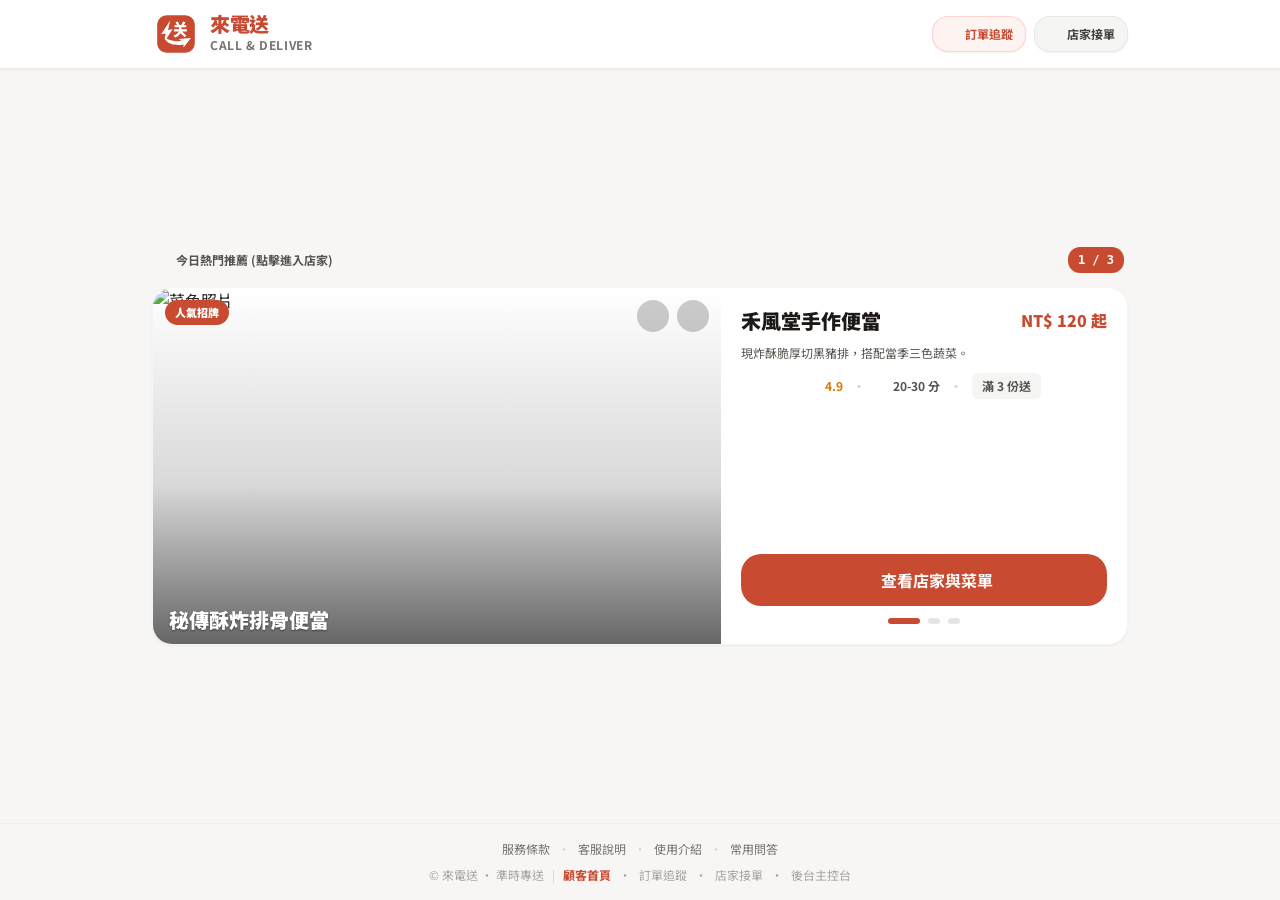
==== index.html @ 4bb738cb "dm2 init" ====
<!DOCTYPE html>
<html lang="zh-TW">
<head>
  <meta charset="UTF-8">
  <meta name="viewport" content="width=device-width, initial-scale=1.0">
  <meta name="description" content="來電送 CALL & DELIVER — 午間專送外送平台，瀏覽店家、選購餐點、撥號下單。">
  <title>來電送 — 首頁與店家介紹</title>

  <!-- Lucide 圖示（runtime 將 <i data-lucide> 換成 SVG） -->
  <script src="https://unpkg.com/lucide@latest"></script>

  <!-- Google Fonts: Noto Sans TC -->
  <link rel="preconnect" href="https://fonts.googleapis.com">
  <link rel="preconnect" href="https://fonts.gstatic.com" crossorigin>
  <link href="https://fonts.googleapis.com/css2?family=Noto+Sans+TC:wght@400;500;700;900&display=swap" rel="stylesheet">

  <!-- 樣式：全站共用 + 本頁專屬 -->
  <link rel="stylesheet" href="./css/base.css">
  <link rel="stylesheet" href="./css/pages/index.css">

  <!-- file:// 開啟守衛：避免 ES Module 被 CORS 阻擋時無聲失敗 -->
  <script src="./js/core/file-protocol-guard.js"></script>
</head>
<body>

  <!-- ============================================================ -->
  <!-- 畫面 1：首頁                                                  -->
  <!-- ============================================================ -->
  <div id="page-home" class="page page--home">

    <header class="app-header">
      <div class="app-header__inner">

        <!-- 品牌識別（點擊回首頁） -->
        <div class="app-header__brand" data-action="go-home">
          <img src="./assets/CoDeliver-logo-1020x1020px-20261021.svg" alt="來電送 Logo" class="app-logo">
          <div class="brand-lockup">
            <span class="app-brand">來電送</span>
            <span class="app-brand__sub">CALL &amp; DELIVER</span>
          </div>
        </div>

        <!-- 角色入口 -->
        <nav class="app-header__nav" aria-label="角色切換">
          <a id="nav-user-track" href="user_order_track.html" class="app-navlink app-navlink--brand app-navlink--shadow">
            <i data-lucide="radar" class="icon icon--xs icon--brand"></i>
            <span>訂單追蹤</span>
          </a>
          <a id="nav-store-order" href="order_accept.html" class="app-navlink app-navlink--muted app-navlink--shadow">
            <i data-lucide="clipboard-list" class="icon icon--xs icon--brand"></i>
            <span>店家接單</span>
          </a>
        </nav>
      </div>
    </header>

    <main class="app-main">
      <div class="home-intro">
        <h2 class="section-heading">
          <i data-lucide="sparkles" class="icon icon--xs icon--brand"></i> 今日熱門推薦 (點擊進入店家)
        </h2>
        <span id="carousel-indicator" class="badge badge--brand badge--mono">1 / 3</span>
      </div>

      <!-- 輪播卡片 -->
      <article class="carousel">

        <!-- 左欄：主視覺 -->
        <div class="carousel__media" data-action="open-current-restaurant">
          <img id="carousel-img" src="" alt="菜色照片" class="carousel__img">
          <div class="carousel__scrim" aria-hidden="true"></div>

          <span id="carousel-tag" class="carousel__tag">人氣招牌</span>

          <div class="carousel__arrows">
            <button type="button" data-action="prev-slide" class="carousel__arrow" aria-label="上一張">
              <i data-lucide="chevron-left" class="icon icon--md"></i>
            </button>
            <button type="button" data-action="next-slide" class="carousel__arrow" aria-label="下一張">
              <i data-lucide="chevron-right" class="icon icon--md"></i>
            </button>
          </div>

          <p id="carousel-dish" class="carousel__dish"></p>
        </div>

        <!-- 右欄：資訊與操作 -->
        <div class="carousel__body">
          <div class="carousel__head">
            <div class="carousel__title-row" data-action="open-current-restaurant">
              <h3 id="carousel-title" class="carousel__title"></h3>
              <span id="carousel-price" class="carousel__price"></span>
            </div>

            <p id="carousel-desc" class="carousel__desc u-clamp-1 u-clamp-3-md"></p>

            <ul class="meta-row meta-row--tight">
              <li class="meta meta--rating">
                <i data-lucide="star" class="icon icon--xs"></i>
                <span id="carousel-rating">4.9</span>
              </li>
              <li class="meta__dot" aria-hidden="true">•</li>
              <li id="carousel-time" class="meta">
                <i data-lucide="clock" class="icon icon--xs"></i> 20-30 分
              </li>
              <li class="meta__dot" aria-hidden="true">•</li>
              <li><span id="carousel-min" class="tag tag--neutral"></span></li>
            </ul>
          </div>

          <div class="carousel__actions">
            <button type="button" data-action="open-current-restaurant" class="btn btn--primary btn--full">
              <i data-lucide="utensils" class="icon icon--sm"></i> 查看店家與菜單
            </button>

            <div class="carousel__dots" role="tablist" aria-label="輪播頁面">
              <button type="button" data-action="go-slide" data-index="0" class="indicator-bar" aria-label="第 1 張"></button>
              <button type="button" data-action="go-slide" data-index="1" class="indicator-bar" aria-label="第 2 張"></button>
              <button type="button" data-action="go-slide" data-index="2" class="indicator-bar" aria-label="第 3 張"></button>
            </div>
          </div>
        </div>
      </article>
    </main>

    <footer class="app-footer app-footer--bordered">
      <nav class="link-row" aria-label="平台資訊">
        <button type="button" data-action="open-cms" data-key="terms" class="link-inline">服務條款</button>
        <span class="dot-sep" aria-hidden="true">•</span>
        <button type="button" data-action="open-cms" data-key="support" class="link-inline">客服說明</button>
        <span class="dot-sep" aria-hidden="true">•</span>
        <button type="button" data-action="open-cms" data-key="intro" class="link-inline">使用介紹</button>
        <span class="dot-sep" aria-hidden="true">•</span>
        <button type="button" data-action="open-cms" data-key="faq" class="link-inline">常用問答</button>
      </nav>
      <nav class="link-row link-row--muted" aria-label="頁面導覽">
        <span>© 來電送 • 準時專送</span>
        <span class="dot-sep" aria-hidden="true">|</span>
        <a href="index.html" class="link-inline link-inline--current">顧客首頁</a>
        <span aria-hidden="true">·</span>
        <a href="user_order_track.html" class="link-inline">訂單追蹤</a>
        <span aria-hidden="true">·</span>
        <a href="order_accept.html" class="link-inline">店家接單</a>
        <span aria-hidden="true">·</span>
        <a href="controller.html" class="link-inline">後台主控台</a>
      </nav>
    </footer>
  </div>

  <!-- ============================================================ -->
  <!-- 畫面 2：店家介紹與菜單                                        -->
  <!-- ============================================================ -->
  <div id="page-detail" class="page page--detail hidden">

    <header class="app-header app-header--flat">
      <div class="detail-bar">
        <button type="button" data-action="go-home" class="icon-btn icon-btn--neutral" aria-label="返回首頁">
          <i data-lucide="arrow-left" class="icon icon--md"></i>
        </button>
        <span class="detail-bar__title">店家介紹與菜單</span>
        <button type="button" data-action="focus-cart-bottom" class="icon-btn icon-btn--brand" aria-label="前往購物車">
          <i data-lucide="truck" class="icon icon--md"></i>
          <span id="detail-cart-badge" class="badge badge--brand badge--count hidden">0</span>
        </button>
      </div>
    </header>

    <main class="app-main app-main--top">
      <div class="detail-grid">

        <!-- 左欄：店家形象與資訊 -->
        <section class="store-card">
          <div class="store-card__hero">
            <img id="detail-hero-img" src="" alt="店家大圖" class="store-card__img">
            <div class="store-card__scrim" aria-hidden="true"></div>
            <div class="store-card__hero-text">
              <span id="detail-tag" class="tag tag--brand">精選餐廳</span>
              <h1 id="detail-name" class="store-card__name"></h1>
            </div>
          </div>

          <div class="store-card__info">
            <!-- 門市地址 -->
            <div class="info-box">
              <i data-lucide="map-pin" class="icon icon--sm icon--brand info-box__icon"></i>
              <div class="u-grow">
                <span class="info-box__label">店家門市地址</span>
                <span id="detail-address" class="info-box__value"></span>
              </div>
            </div>

            <ul class="meta-row">
              <li class="meta meta--rating">
                <i data-lucide="star" class="icon icon--xs"></i>
                <span id="detail-rating">4.9</span>
              </li>
              <li class="meta">
                <i data-lucide="clock" class="icon icon--xs"></i>
                <span id="detail-hours">10:30 - 13:30</span>
              </li>
              <li class="meta">
                <i data-lucide="phone" class="icon icon--xs"></i>
                <span id="detail-phone">02-2398-1122</span>
              </li>
            </ul>

            <!-- 最低外送要求 -->
            <div class="min-order">
              <div class="min-order__left">
                <div class="min-order__icon">
                  <i data-lucide="package-check" class="icon icon--sm"></i>
                </div>
                <div>
                  <span class="min-order__label">最低外送數量</span>
                  <span id="detail-min-text" class="min-order__value">滿 3 份送</span>
                </div>
              </div>
              <span id="detail-store-status-tag" class="tag tag--outline">免外送費</span>
            </div>
          </div>

          <!-- 外送範圍限制遮罩 -->
          <div id="range-mask" class="range-mask out-of-range-mask hidden">
            <div class="range-mask__panel">
              <div class="range-mask__icon">
                <i data-lucide="map-pin-off" class="icon icon--md"></i>
              </div>
              <h3 class="range-mask__title">超出外送範圍</h3>
              <p class="range-mask__desc">
                您的位置超出本店午餐外送半徑，目前無法提供送餐服務。
              </p>
              <button type="button" data-action="toggle-range" class="btn btn--dark btn--full btn--sm">
                切換回範圍內測試
              </button>
            </div>
          </div>
        </section>

        <!-- 右欄：菜單 -->
        <section class="menu-column">
          <div class="home-intro">
            <h2 class="section-heading">
              <i data-lucide="book-open" class="icon icon--xs icon--brand"></i> 今日供應菜單
            </h2>
            <span id="customer-identity-hint" class="section-note">訂餐人：王小明</span>
          </div>
          <div id="detail-menu-list" class="menu-list">
            <!-- 菜單卡片由 JS 動態渲染 -->
          </div>
        </section>
      </div>
    </main>

    <footer class="app-footer app-footer--plain">
      <nav class="link-row link-row--muted" aria-label="頁面導覽">
        <span>© 來電送</span>
        <span aria-hidden="true">|</span>
        <a href="index.html" class="link-inline link-inline--current">顧客首頁</a>
        <span aria-hidden="true">·</span>
        <a href="user_order_track.html" class="link-inline">訂單追蹤</a>
        <span aria-hidden="true">·</span>
        <a href="order_accept.html" class="link-inline">店家接單</a>
        <span aria-hidden="true">·</span>
        <a href="controller.html" class="link-inline">後台主控台</a>
      </nav>
    </footer>

    <!-- 底部固定結帳列 -->
    <div class="checkout-bar">
      <div class="checkout-bar__inner">
        <div class="checkout-bar__summary">
          <div class="checkout-bar__icon">
            <i data-lucide="truck" class="icon icon--md"></i>
          </div>
          <div>
            <div class="checkout-bar__count">已選 <span id="cart-count" class="checkout-bar__count-value">0</span> 份</div>
            <div class="checkout-bar__price u-mono">NT$ <span id="cart-price">0</span></div>
          </div>
        </div>

        <button type="button" id="btn-buy" data-action="handle-buy" class="btn btn--primary btn--grow">
          <i data-lucide="phone-outgoing" class="icon icon--sm"></i>
          <span id="btn-buy-text">立即來電訂餐</span>
        </button>
      </div>
      <p id="cart-warning" class="checkout-bar__warning hidden">
        ⚠️ 尚未達起送門檻（還差 <span id="need-more-count">0</span> 份）
      </p>
    </div>
  </div>

  <!-- ============================================================ -->
  <!-- 來電下單確認彈窗                                              -->
  <!-- ============================================================ -->
  <div id="modal-call" class="modal hidden" role="dialog" aria-modal="true" aria-labelledby="modal-call-title">
    <div class="modal__panel modal__panel--sm">
      <div class="modal__icon modal__icon--brand">
        <i data-lucide="phone-call" class="icon icon--lg"></i>
      </div>
      <h3 id="modal-call-title" class="modal__title">確認撥打訂餐？</h3>

      <div class="form-block">
        <div class="form-row">
          <label for="order-customer-select" class="form-row__label">訂餐顧客：</label>
          <select id="order-customer-select" class="field"></select>
        </div>
        <div class="form-row">
          <label for="order-address-input" class="form-row__label">外送地址：</label>
          <input id="order-address-input" type="text" value="台北市信義區松高路 11 號 5 樓" class="field">
        </div>
      </div>

      <p id="modal-desc" class="modal__note"></p>

      <p id="modal-blacklist-alert" class="alert alert--warning">
        📌 提醒：送出即不可改單/棄單。
      </p>

      <div class="modal__actions">
        <button type="button" data-action="close-call-modal" class="btn btn--ghost-neutral">
          取消
        </button>
        <button type="button" id="modal-call-btn" data-action="submit-order" class="btn btn--primary btn--raised">
          <i data-lucide="phone" class="icon icon--sm"></i> 撥號下單
        </button>
      </div>
    </div>
  </div>

  <!-- ============================================================ -->
  <!-- 平台條款 / 客服說明 / 使用介紹 / 常用問答 檢視彈窗            -->
  <!-- ============================================================ -->
  <div id="modal-cms-info" class="modal hidden" role="dialog" aria-modal="true" aria-labelledby="modal-cms-title">
    <div class="modal__panel modal__panel--md">
      <div class="modal__head">
        <h3 id="modal-cms-title" class="modal__title modal__title--flush">服務條款</h3>
        <span id="modal-cms-updated" class="modal__timestamp"></span>
      </div>
      <div id="modal-cms-tabs" class="cms-tabs"></div>
      <div id="modal-cms-body" class="cms-body"></div>
      <button type="button" data-action="close-cms-modal" class="btn btn--primary btn--full btn--block">
        關閉
      </button>
    </div>
  </div>

  <script type="module" src="./js/pages/index.js"></script>
</body>
</html>
---- css/base.css ----
/* ==========================================================================
   來電送 CALL & DELIVER — 全站設計權杖 (base.css)
   --------------------------------------------------------------------------
   這是**唯一**的樣式進入點。四個頁面的 HTML 都只引入這一份 + 自己的 page css：
       <link rel="stylesheet" href="./css/base.css">
       <link rel="stylesheet" href="./css/pages/<page>.css">

   本檔分為六段，依固定順序排列（順序會影響層疊結果，不可任意調換）：
     1. 設計權杖      -- 色彩、字級、間距、圓角、陰影、動態
     2. Reset         -- 現代化最小重置（取代 Tailwind Preflight）
     3. 基礎元素      -- body / 連結 / 表單 / 圖片 / 選取
     4. 版面骨架      -- .app-shell / .app-header / .app-main / .app-footer
     5. 共用元件      -- 卡片、按鈕、徽章、頁籤、表格、彈窗、提示
     6. 輔助類        -- 少量單一職責的 .u-* 工具類

   頁面專屬樣式一律放 css/pages/<page>.css，不得回寫本檔。

   ⚠ 本專案已於 2.0.0 移除 Tailwind。所有 class 皆為此處定義的原生 CSS，
     不存在「寫了 class 卻沒有對應規則」的靜默失效風險。
   ========================================================================== */

/* ==========================================================================
   1. 設計權杖
   --------------------------------------------------------------------------
   命名規則：--<類別>-<語意>-<變體>
   全站顏色一律引用權杖，不得在元件中寫死色碼。
   ========================================================================== */

:root {
  /* -- 品牌色：brick（磚紅），對應原本的 tailwind.config 主題 -- */
  --color-brick: #C84B31;
  --color-brick-dark: #A53B24;
  --color-brick-light: #FDF4F2;
  --color-brick-tint: #F7E4E0;   /* 原 bg-brick-light/70|/80 統一為單一值 */
  --color-brick-soft: #FBE9E5;   /* 原 hover:bg-red-100/80 */

  /* -- 中性色：stone（暖灰），自 Tailwind stone 色階沿用既有數值 -- */
  --color-stone-50: #FAFAF9;
  --color-stone-100: #F5F5F4;
  --color-stone-200: #E7E5E4;
  --color-stone-300: #D6D3D1;
  --color-stone-400: #A8A29E;
  --color-stone-500: #78716C;
  --color-stone-600: #57534E;
  --color-stone-700: #44403C;
  --color-stone-800: #292524;
  --color-stone-900: #1C1917;
  --color-stone-950: #0C0A09;

  /* -- 語意色：成功 / 警示 / 危險 -- */
  --color-emerald-50: #ECFDF5;
  --color-emerald-100: #D1FAE5;
  --color-emerald-200: #A7F3D0;
  --color-emerald-600: #059669;
  --color-emerald-700: #047857;
  --color-emerald-800: #065F46;
  --color-amber-50: #FFFBEB;
  --color-amber-100: #FEF3C7;
  --color-amber-500: #F59E0B;
  --color-amber-600: #D97706;
  --color-amber-700: #B45309;
  --color-red-50: #FEF2F2;
  --color-red-100: #FEE2E2;
  --color-red-200: #FECACA;
  --color-red-600: #DC2626;
  --color-red-700: #B91C1C;
  --color-red-900: #7F1D1D;

  /* -- 表面與文字（語意別名，優先使用這些） -- */
  --color-surface: #FFFFFF;
  --color-surface-alt: var(--color-stone-50);
  --color-canvas: #F8F6F4;                   /* 原本的 body 背景 */
  --color-border: var(--color-stone-200);
  --color-border-strong: var(--color-stone-300);
  --color-text: var(--color-stone-800);      /* 原 body text-stone-800 */
  --color-text-muted: var(--color-stone-600);
  --color-text-subtle: var(--color-stone-500);
  --color-text-faint: var(--color-stone-400);
  --color-text-invert: #FFFFFF;

  /* -- 半透明表面（原本散落 6 種 black / 4 種 white 透明度） -- */
  --color-header-bg: rgba(255, 255, 255, 0.95);
  --color-header-border: rgba(231, 229, 228, 0.8);
  --color-muted-bg: rgba(255, 255, 255, 0.5);   /* 條碼 / 分隔底 */
  --color-scrim: rgba(12, 10, 9, 0.6);          /* 彈窗遮罩，統一為 60% */
  --color-scrim-soft: rgba(0, 0, 0, 0.4);       /* 圖片上方的按鈕底 */
  --color-scrim-strong: rgba(0, 0, 0, 0.6);     /* 同上 hover */
  --color-glass: rgba(0, 0, 0, 0.2);            /* 圖片上方的膠囊標籤 */

  /* -- 字型 -- */
  --font-sans: "Noto Sans TC", system-ui, -apple-system, "Segoe UI", sans-serif;
  --font-mono: ui-monospace, "SFMono-Regular", "Menlo", "Consolas", monospace;

  /* -- 字級（1rem = 16px） -- */
  --text-2xs: 0.6875rem;   /* 11px  極小標籤 */
  --text-xs: 0.75rem;      /* 12px  小字（原 text-xs） */
  --text-sm: 0.8125rem;    /* 13px  介於 xs 與 base 之間的既有值 */
  --text-base: 1rem;       /* 16px  原 text-base */
  --text-lg: 1.125rem;     /* 18px */
  --text-xl: 1.25rem;      /* 20px  原 text-xl */

  /* -- 字重 -- */
  --weight-medium: 500;
  --weight-bold: 700;
  --weight-black: 900;

  /* -- 行高 -- */
  --leading-none: 1;
  --leading-tight: 1.25;
  --leading-snug: 1.375;
  --leading-normal: 1.5;
  --leading-relaxed: 1.625;

  /* -- 字距 -- */
  --tracking-tight: -0.025em;
  --tracking-normal: 0;
  --tracking-wider: 0.05em;

  /* -- 間距刻度（4px 基準） -- */
  --space-0-5: 0.125rem;   /*  2px */
  --space-1: 0.25rem;      /*  4px */
  --space-1-5: 0.375rem;   /*  6px */
  --space-2: 0.5rem;       /*  8px */
  --space-2-5: 0.625rem;   /* 10px */
  --space-3: 0.75rem;      /* 12px */
  --space-3-5: 0.875rem;   /* 14px */
  --space-4: 1rem;         /* 16px */
  --space-5: 1.25rem;      /* 20px */
  --space-6: 1.5rem;       /* 24px */
  --space-7: 1.75rem;      /* 28px */
  --space-8: 2rem;         /* 32px */
  --space-9: 2.25rem;      /* 36px */
  --space-10: 2.5rem;      /* 40px */
  --space-12: 3rem;        /* 48px */
  --space-14: 3.5rem;      /* 56px */

  /* -- 圓角 -- */
  --radius-sm: 0.375rem;   /*  6px */
  --radius-md: 0.5rem;     /*  8px */
  --radius-lg: 0.75rem;    /* 12px */
  --radius-xl: 1rem;       /* 16px */
  --radius-2xl: 1.25rem;   /* 20px */
  --radius-3xl: 1.5rem;    /* 24px */
  --radius-full: 9999px;

  /* -- 陰影 --
     原本的 shadow-xs / shadow-2xs 是 Tailwind v4 名稱，在 v3 CDN 下無效。
     這裡改用實際有作用的數值，將原本沒生效的陰影補回來。 */
  --shadow-2xs: 0 1px 2px 0 rgba(28, 25, 23, 0.03);
  --shadow-xs: 0 1px 2px 0 rgba(28, 25, 23, 0.05);
  --shadow-sm: 0 1px 3px 0 rgba(28, 25, 23, 0.10), 0 1px 2px -1px rgba(28, 25, 23, 0.10);
  --shadow-md: 0 4px 6px -1px rgba(28, 25, 23, 0.10), 0 2px 4px -2px rgba(28, 25, 23, 0.10);
  --shadow-lg: 0 10px 15px -3px rgba(28, 25, 23, 0.10), 0 4px 6px -4px rgba(28, 25, 23, 0.10);
  --shadow-xl: 0 20px 25px -5px rgba(28, 25, 23, 0.10), 0 8px 10px -6px rgba(28, 25, 23, 0.10);
  --shadow-2xl: 0 25px 50px -12px rgba(28, 25, 23, 0.25);
  --shadow-inner: inset 0 2px 4px 0 rgba(28, 25, 23, 0.05);
  --shadow-brick: 0 10px 15px -3px rgba(127, 29, 29, 0.20), 0 4px 6px -4px rgba(127, 29, 29, 0.20);

  /* -- 動態 -- */
  --ease-out: cubic-bezier(0, 0, 0.2, 1);
  --duration-fast: 150ms;
  --duration-base: 300ms;
  --duration-slow: 500ms;
  --duration-slower: 700ms;

  /* -- 版面 -- */
  --container-max: 36rem;        /* 原 max-w-xl  */
  --container-max-md: 56rem;     /* 原 max-w-4xl */
  --container-max-lg: 64rem;     /* 原 max-w-5xl */
  --header-min-height: 4rem;     /* 原 min-h-16  */
  --z-header: 30;
  --z-overlay: 50;
}

/* ==========================================================================
   2. Reset
   --------------------------------------------------------------------------
   取代 Tailwind Preflight。只做真正必要的正規化。
   ========================================================================== */

*,
*::before,
*::after {
  box-sizing: border-box;
  border-width: 0;
  border-style: solid;
  border-color: var(--color-border);
}

html {
  -webkit-text-size-adjust: 100%;
  text-size-adjust: 100%;
}

body,
h1, h2, h3, h4, h5, h6,
p, figure, blockquote, dl, dd, ul, ol {
  margin: 0;
}

ul, ol {
  padding: 0;
  list-style: none;
}

hr {
  height: 0;
  color: inherit;
  border-top-width: 1px;
}

img, svg, video, canvas {
  display: block;
  max-width: 100%;
}

button, input, optgroup, select, textarea {
  font: inherit;
  color: inherit;
  margin: 0;
  padding: 0;
  background: transparent;
}

button, [role="button"] {
  cursor: pointer;
}

button:disabled {
  cursor: not-allowed;
}

a {
  color: inherit;
  text-decoration: inherit;
}

table {
  border-collapse: collapse;
  border-spacing: 0;
  text-indent: 0;
}

/* 尊重使用者的減少動態偏好 */
@media (prefers-reduced-motion: reduce) {
  *,
  *::before,
  *::after {
    animation-duration: 0.01ms !important;
    animation-iteration-count: 1 !important;
    transition-duration: 0.01ms !important;
  }
}

/* ==========================================================================
   3. 基礎元素
   ========================================================================== */

body {
  background-color: var(--color-canvas);
  color: var(--color-text);
  font-family: var(--font-sans);
  font-size: var(--text-base);
  line-height: var(--leading-normal);
  min-height: 100vh;
  -webkit-font-smoothing: antialiased;
  -moz-osx-font-smoothing: grayscale;
  -webkit-tap-highlight-color: transparent;
}

/* 鍵盤操作時才顯示 focus 圈，滑鼠點擊不留雜訊 */
:focus-visible {
  outline: 2px solid var(--color-brick);
  outline-offset: 2px;
}

/* 移除原生 outline 的元素仍需有替代指示（見各元件的 :focus-visible） */
:focus:not(:focus-visible) {
  outline: none;
}

::selection {
  background-color: var(--color-red-100);
  color: var(--color-brick);
}

/* 圖示載入前的佔位尺寸，避免版面位移 (CLS) */
[data-lucide] {
  flex-shrink: 0;
}

/* ==========================================================================
   4. 版面骨架
   ========================================================================== */

/* 全站外殼：撐滿視窗高度、上下推開 */
.app-shell {
  min-height: 100vh;
  display: flex;
  flex-direction: column;
  justify-content: space-between;
}

/* 頂部固定列 */
.app-header {
  width: 100%;
  position: sticky;
  top: 0;
  z-index: var(--z-header);
  background-color: var(--color-header-bg);
  border-bottom: 1px solid var(--color-header-border);
  box-shadow: var(--shadow-xs);
  backdrop-filter: blur(12px);
  -webkit-backdrop-filter: blur(12px);
}

.app-header__inner {
  max-width: var(--container-max);
  margin-inline: auto;
  padding-inline: var(--space-4);
  padding-block: var(--space-2-5);
  display: flex;
  flex-wrap: wrap;
  align-items: center;
  justify-content: space-between;
  gap: var(--space-4) var(--space-2);
  min-height: var(--header-min-height);
}

.app-header__brand {
  display: flex;
  align-items: center;
  gap: var(--space-2-5);
  cursor: pointer;
  user-select: none;
  flex-shrink: 0;
}

/* 主內容容器：手機單欄，桌機放寬 */
.app-main {
  flex: 1;
  width: 100%;
  max-width: var(--container-max);
  margin-inline: auto;
  padding-inline: var(--space-4);
  padding-block: var(--space-5);
  display: flex;
  flex-direction: column;
  justify-content: center;
}

@media (min-width: 768px) {
  .app-header__inner,
  .app-main {
    max-width: var(--container-max-md);
    padding-inline: var(--space-6);
  }
  .app-main {
    padding-block: var(--space-8);
  }
}

@media (min-width: 1024px) {
  .app-header__inner,
  .app-main {
    max-width: var(--container-max-lg);
  }
}

.app-footer {
  flex-shrink: 0;
  padding-block: var(--space-4);
  font-size: var(--text-xs);
  color: var(--color-text-subtle);
}

/* ==========================================================================
   5. 共用元件
   ========================================================================== */

/* --- 5.1 品牌文字 --- */

.app-brand {
  font-size: var(--text-xl);
  font-weight: var(--weight-black);
  letter-spacing: var(--tracking-tight);
  line-height: var(--leading-none);
  color: var(--color-brick);
  display: block;
}

.app-brand__sub {
  display: block;
  margin-top: var(--space-0-5);
  font-size: var(--text-xs);
  font-weight: var(--weight-bold);
  letter-spacing: var(--tracking-wider);
  color: var(--color-text-subtle);
}

.app-logo {
  width: 2.75rem;      /* 44px，原 w-11 */
  height: 2.75rem;
  border-radius: var(--radius-2xl);
  object-fit: contain;
  flex-shrink: 0;
}

@media (min-width: 768px) {
  .app-logo {
    width: 3rem;       /* 48px，原 md:w-12 */
    height: 3rem;
  }
}

/* --- 5.2 導覽按鈕（頂部右側的快速進入點） --- */

.app-navlink {
  display: flex;
  align-items: center;
  gap: var(--space-1-5);
  padding: var(--space-2) var(--space-3);
  border-radius: var(--radius-xl);
  font-size: var(--text-xs);
  font-weight: var(--weight-bold);
  white-space: nowrap;
  flex-shrink: 0;
  transition: background-color var(--duration-fast), color var(--duration-fast),
              transform var(--duration-fast);
  cursor: pointer;
}

.app-navlink--muted {
  background-color: var(--color-stone-100);
  color: var(--color-stone-700);
  border: 1px solid rgba(231, 229, 228, 0.8);
}

.app-navlink--muted:hover {
  background-color: var(--color-stone-200);
}

.app-navlink--brand {
  background-color: var(--color-brick-light);
  color: var(--color-brick);
  border: 1px solid rgba(254, 202, 202, 0.8);
}

.app-navlink--brand:hover {
  background-color: var(--color-brick-soft);
}

.app-navlink:active {
  transform: scale(0.95);
}

/* --- 5.3 卡片 --- */

.card {
  background-color: var(--color-surface);
  border: 1px solid var(--color-stone-100);
  border-radius: var(--radius-2xl);
  box-shadow: var(--shadow-xs);
}

.card--flush {
  padding: 0;
}

.card--pad {
  padding: var(--space-3);
}

@media (min-width: 768px) {
  .card--pad {
    padding: var(--space-4);
  }
}

.card--soft {
  background-color: var(--color-surface-alt);
  border-color: var(--color-border);
}

/* --- 5.4 按鈕 ---
   基礎 .btn 提供尺寸與對齊，修飾子提供配色。 */

.btn {
  display: inline-flex;
  align-items: center;
  justify-content: center;
  gap: var(--space-2-5);
  border-radius: var(--radius-2xl);
  font-weight: var(--weight-bold);
  text-align: center;
  cursor: pointer;
  transition: background-color var(--duration-fast), transform var(--duration-fast),
              box-shadow var(--duration-fast), color var(--duration-fast),
              border-color var(--duration-fast);
  padding: var(--space-3-5) var(--space-6);
  font-size: var(--text-base);
}

.btn:active:not(:disabled) {
  transform: scale(0.98);
}

.btn:disabled {
  opacity: 0.5;
}

/* 主要動作（磚紅實心） */
.btn--primary {
  background-color: var(--color-brick);
  color: var(--color-text-invert);
}

.btn--primary:hover:not(:disabled) {
  background-color: var(--color-brick-dark);
}

.btn--primary:focus-visible {
  outline: 2px solid var(--color-brick-dark);
  outline-offset: 2px;
}

/* 次要動作（白底描邊） */
.btn--secondary {
  background-color: var(--color-surface);
  color: var(--color-brick);
  border: 1px solid var(--color-border);
}

.btn--secondary:hover:not(:disabled) {
  border-color: var(--color-brick);
}

.btn--secondary:focus-visible {
  outline: 2px solid var(--color-brick);
  outline-offset: 2px;
}

/* 危險動作（紅色實心） */
.btn--danger {
  background-color: var(--color-red-600);
  color: var(--color-text-invert);
}

.btn--danger:hover:not(:disabled) {
  background-color: var(--color-red-700);
}

/* 成功動作（綠色實心） */
.btn--success {
  background-color: var(--color-emerald-600);
  color: var(--color-text-invert);
}

.btn--success:hover:not(:disabled) {
  background-color: var(--color-emerald-700);
}

/* 尺寸修飾子 */
.btn--full {
  width: 100%;
}

.btn--pill {
  border-radius: var(--radius-full);
}

.btn--sm {
  padding: var(--space-1-5) var(--space-3);
  font-size: var(--text-2xs);
  gap: var(--space-1);
  border-radius: var(--radius-lg);
}

.btn--md {
  padding: var(--space-2) var(--space-3-5);
  font-size: var(--text-xs);
  gap: var(--space-1-5);
  border-radius: var(--radius-xl);
}

.btn--lg {
  padding: var(--space-4) var(--space-6);
  font-size: var(--text-xl);
  font-weight: var(--weight-black);
}

.btn--icon {
  padding: var(--space-2);
  border-radius: var(--radius-full);
}

.btn--ghost {
  padding: var(--space-2) var(--space-4);
  font-size: var(--text-xs);
  font-weight: var(--weight-bold);
  background-color: transparent;
  color: var(--color-text-muted);
  border-radius: var(--radius-xl);
}

.btn--ghost:hover {
  background-color: var(--color-stone-100);
  color: var(--color-stone-900);
}

/* --- 5.5 徽章 --- */

.badge {
  display: inline-flex;
  align-items: center;
  justify-content: center;
  gap: var(--space-1);
  padding: var(--space-1) var(--space-2-5);
  border-radius: var(--radius-lg);
  font-size: var(--text-xs);
  font-weight: var(--weight-bold);
  white-space: nowrap;
}

.badge--brand {
  background-color: var(--color-brick);
  color: var(--color-text-invert);
}

.badge--neutral {
  background-color: var(--color-stone-100);
  color: var(--color-stone-700);
}

.badge--neutral-strong {
  background-color: rgba(231, 229, 228, 0.8);
  color: var(--color-stone-700);
}

.badge--success {
  background-color: var(--color-emerald-50);
  color: var(--color-emerald-700);
}

.badge--warning {
  background-color: var(--color-amber-50);
  color: var(--color-amber-700);
  border: 1px solid var(--color-amber-100);
}

.badge--danger {
  background-color: var(--color-red-100);
  color: var(--color-red-700);
}

/* 圓形數字徽章（購物車數量） */
.badge--count {
  position: absolute;
  top: -0.25rem;
  right: -0.25rem;
  width: 1.25rem;
  height: 1.25rem;
  padding: 0;
  border-radius: var(--radius-full);
  font-size: var(--text-xs);
  font-weight: var(--weight-bold);
}

/* --- 5.6 膠囊標籤（圖片上的「今日熱門」等） --- */

.chip {
  display: inline-flex;
  align-items: center;
  gap: var(--space-1-5);
  padding: var(--space-1-5) var(--space-3-5);
  border-radius: var(--radius-full);
  font-size: var(--text-xs);
  font-weight: var(--weight-bold);
  background-color: var(--color-glass);
  color: var(--color-text-invert);
  backdrop-filter: blur(4px);
  -webkit-backdrop-filter: blur(4px);
}

.chip--row {
  display: flex;
  flex-wrap: wrap;
  align-items: center;
  justify-content: center;
  gap: var(--space-1) var(--space-2-5);
}

/* --- 5.7 表單 --- */

.field {
  width: 100%;
  min-width: 0;
  padding: var(--space-1-5) var(--space-2-5);
  border: 1px solid var(--color-border-strong);
  border-radius: var(--radius-lg);
  background-color: var(--color-surface);
  font-size: var(--text-xs);
  font-weight: var(--weight-bold);
  color: var(--color-stone-900);
}

.field::placeholder {
  color: var(--color-text-faint);
  font-weight: var(--weight-medium);
}

/* 以邊框變色取代 outline，維持可見的 focus 指示 */
.field:focus {
  outline: none;
  border-color: var(--color-brick);
  box-shadow: 0 0 0 3px rgba(200, 75, 49, 0.15);
}

.field--textarea {
  padding: var(--space-3-5);
  font-size: var(--text-xs);
  font-weight: var(--weight-medium);
  line-height: var(--leading-relaxed);
  resize: none;
  color: var(--color-text);
  border-color: var(--color-brick);
}

.field--textarea:focus {
  outline: none;
  border-color: var(--color-brick);
  box-shadow: 0 0 0 3px rgba(200, 75, 49, 0.3);
}

.label {
  display: block;
  font-size: var(--text-xs);
  font-weight: var(--weight-bold);
  color: var(--color-text-muted);
  margin-bottom: var(--space-1-5);
}

/* --- 5.8 頁籤 --- */

.tabs {
  display: flex;
  gap: var(--space-2);
  border-bottom: 1px solid var(--color-border);
}

.tab {
  display: inline-flex;
  align-items: center;
  justify-content: center;
  gap: var(--space-1-5);
  padding: var(--space-2-5) var(--space-4);
  font-size: var(--text-xs);
  font-weight: var(--weight-bold);
  color: var(--color-text-muted);
  background-color: transparent;
  border: 0;
  border-bottom: 2px solid transparent;
  cursor: pointer;
  transition: color var(--duration-fast), border-color var(--duration-fast),
              background-color var(--duration-fast);
}

.tab:hover {
  color: var(--color-stone-900);
  background-color: rgba(255, 255, 255, 0.6);
}

.tab[aria-selected="true"] {
  color: var(--color-brick);
  border-bottom-color: var(--color-brick);
}

/* --- 5.9 表格 --- */

.table-wrap {
  overflow-x: auto;
}

.table {
  width: 100%;
  min-width: 320px;
  font-size: var(--text-xs);
  text-align: left;
}

.table th {
  padding: var(--space-2-5) var(--space-2);
  font-size: var(--text-2xs);
  font-weight: var(--weight-black);
  letter-spacing: var(--tracking-wider);
  color: var(--color-text-subtle);
  border-bottom: 2px solid rgba(214, 211, 209, 0.8);
  white-space: nowrap;
}

.table td {
  padding: var(--space-3) var(--space-2);
  vertical-align: top;
  border-top: 1px solid var(--color-stone-100);
}

.table tbody tr + tr td {
  border-top-color: rgba(231, 229, 228, 0.8);
}

.table tr[data-inactive="true"] {
  opacity: 0.6;
  background-color: var(--color-stone-50);
}

.table tr[data-blacklisted="true"] {
  background-color: rgba(254, 242, 242, 0.5);
}

.table .is-struck {
  text-decoration: line-through;
}

/* --- 5.10 彈窗 --- */

.modal {
  position: fixed;
  inset: 0;
  z-index: var(--z-overlay);
  display: flex;
  align-items: center;
  justify-content: center;
  padding: var(--space-4);
  background-color: var(--color-scrim);
  backdrop-filter: blur(4px);
  -webkit-backdrop-filter: blur(4px);
}

.modal[hidden] {
  display: none;
}

.modal__panel {
  width: 100%;
  background-color: var(--color-surface);
  border-radius: var(--radius-2xl);
  box-shadow: var(--shadow-2xl);
  padding: var(--space-6);
}

.modal__title {
  font-size: var(--text-lg);
  font-weight: var(--weight-black);
  color: var(--color-stone-900);
  margin-bottom: var(--space-3);
}

/* --- 5.11 提示訊息 (toast) ---
   實際外觀：深色膠囊 + 狀態圖示，由 js/core/toast.js 動態產生。 */

.toast {
  position: fixed;
  z-index: 60;
  display: flex;
  align-items: center;
  gap: var(--space-2);
  padding: var(--space-2-5) var(--space-4);
  border-radius: var(--radius-2xl);
  background-color: rgba(28, 25, 23, 0.95);
  color: var(--color-text-invert);
  font-size: var(--text-xs);
  font-weight: var(--weight-bold);
  box-shadow: var(--shadow-xl);
  transition: opacity var(--duration-base), transform var(--duration-base);
}

.toast--top-center {
  top: var(--space-10);
  left: 50%;
  transform: translateX(-50%);
}

.toast--bottom-right {
  bottom: var(--space-6);
  right: var(--space-6);
}

.toast__icon--warning { color: #FBBF24; }   /* amber-400 */
.toast__icon--success { color: #34D399; }   /* emerald-400 */

/* 離場動畫 */
.toast.is-leaving { opacity: 0; }
.toast.is-leaving--up { transform: translateX(-50%) translateY(-0.5rem); }
.toast.is-leaving--down { transform: translateY(0.5rem); }

/* --- 5.12 空狀態 --- */

.empty {
  padding: var(--space-8) var(--space-4);
  text-align: center;
  color: var(--color-text-faint);
  font-size: var(--text-xs);
  font-weight: var(--weight-medium);
}

/* ==========================================================================
   6. 輔助類
   --------------------------------------------------------------------------
   只保留真正跨頁重複使用、且無法歸入元件的單一職責工具類。
   不使用 Tailwind 式的組合爆炸（.mt-3 .mt-4 .mt-5 …）。
   ========================================================================== */

/* 無障礙：只給螢幕閱讀器 */
.u-sr-only {
  position: absolute;
  width: 1px;
  height: 1px;
  padding: 0;
  margin: -1px;
  overflow: hidden;
  clip: rect(0, 0, 0, 0);
  white-space: nowrap;
  border-width: 0;
}

/* 完全隱藏（含 hidden 屬性的語意）
   注意：`.hidden` 是 JS 切換顯示狀態用的類別（classList.add/remove('hidden')），
   與 `[hidden]` 屬性並存，兩者都要有效。 */
[hidden],
.hidden,
.u-hidden {
  display: none !important;
}

/* 單行 / 多行截斷 */
.u-truncate {
  overflow: hidden;
  text-overflow: ellipsis;
  white-space: nowrap;
}

.u-clamp-1,
.u-clamp-2,
.u-clamp-3 {
  display: -webkit-box;
  -webkit-box-orient: vertical;
  overflow: hidden;
}

.u-clamp-1 { -webkit-line-clamp: 1; line-clamp: 1; }
.u-clamp-2 { -webkit-line-clamp: 2; line-clamp: 2; }
.u-clamp-3 { -webkit-line-clamp: 3; line-clamp: 3; }

@media (min-width: 768px) {
  .u-clamp-3-md {
    display: -webkit-box;
    -webkit-box-orient: vertical;
    -webkit-line-clamp: 3;
    line-clamp: 3;
    overflow: hidden;
  }
}

/* 等寬數字 */
.u-mono {
  font-family: var(--font-mono);
}

/* 垂直堆疊（帶間距的 flex-column） */
.u-stack {
  display: flex;
  flex-direction: column;
  gap: var(--space-1-5);
}

.u-stack--2 { gap: var(--space-2); }
.u-stack--3 { gap: var(--space-3); }

/* 水平排列 */
.u-row {
  display: flex;
  align-items: center;
  gap: var(--space-2-5);
}

.u-row--wrap {
  flex-wrap: wrap;
}

.u-grow {
  flex: 1;
  min-width: 0;
}

/* 狀態色（純文字用，避免逐處寫色碼） */
.u-text-xs { font-size: var(--text-xs); }
.u-text-muted { color: var(--color-text-muted); }
.u-text-subtle { color: var(--color-text-subtle); }
.u-text-faint { color: var(--color-text-faint); }
.u-text-brand { color: var(--color-brick); }
.u-text-danger { color: var(--color-red-700); }
.u-text-success { color: var(--color-emerald-700); }

/* 強調字重 */
.u-strong { font-weight: var(--weight-black); }

/* ==========================================================================
   7. 跨頁共用：圖示、頁面外殼、頁尾連結、小標籤、提示條
   --------------------------------------------------------------------------
   這些元件在四個頁面重複出現，因此留在 base.css；
   只有單一頁面使用的樣式才放 css/pages/<page>.css。
   ========================================================================== */

/* --- 7.1 圖示（Lucide 產生的 <svg> 也吃這組尺寸） --- */

.icon {
  flex-shrink: 0;
  display: inline-block;
  vertical-align: middle;
}

.icon--xs { width: 0.875rem; height: 0.875rem; }  /* 14px，原 w-3.5 */
.icon--sm { width: 1rem;     height: 1rem; }      /* 16px，原 w-4   */
.icon--md { width: 1.25rem;  height: 1.25rem; }   /* 20px，原 w-5   */
.icon--lg { width: 2rem;     height: 2rem; }      /* 32px，原 w-8   */
.icon--xl { width: 1.5rem;   height: 1.5rem; }    /* 24px，原 w-6   */

.icon--brand { color: var(--color-brick); }

/* --- 7.2 圓形圖示按鈕（詳情頁工具列） --- */

.icon-btn {
  position: relative;
  display: inline-flex;
  align-items: center;
  justify-content: center;
  width: 2.25rem;
  height: 2.25rem;
  border-radius: var(--radius-full);
  border: 1px solid transparent;
  cursor: pointer;
  transition: background-color var(--duration-fast), border-color var(--duration-fast),
              transform var(--duration-fast), color var(--duration-fast);
  flex-shrink: 0;
}

.icon-btn:active {
  transform: scale(0.95);
}

.icon-btn--neutral {
  background-color: var(--color-surface);
  border-color: var(--color-border);
  color: var(--color-text-muted);
}

.icon-btn--neutral:hover {
  border-color: var(--color-brick);
  color: var(--color-brick);
}

.icon-btn--brand {
  background-color: var(--color-brick);
  color: var(--color-text-invert);
}

.icon-btn--brand:hover {
  background-color: var(--color-brick-dark);
}

/* --- 7.3 頁面外殼（四個頁面共用；.page 預設單欄、撐滿高度） --- */

.page {
  min-height: 100vh;
  display: flex;
  flex-direction: column;
  justify-content: space-between;
}

/* --- 7.4 小標籤（徽章的另一種形態：方角、淺底） --- */

.tag {
  display: inline-flex;
  align-items: center;
  gap: var(--space-1);
  padding: var(--space-1) var(--space-2-5);
  border-radius: var(--radius-sm);
  font-size: var(--text-xs);
  font-weight: var(--weight-bold);
  white-space: nowrap;
}

.tag--brand {
  background-color: var(--color-brick);
  color: var(--color-text-invert);
}

.tag--neutral {
  background-color: var(--color-stone-100);
  color: var(--color-stone-600);
}

.tag--outline {
  background-color: var(--color-surface);
  color: var(--color-stone-600);
  border: 1px solid var(--color-border);
}

.tag--success {
  background-color: var(--color-emerald-50);
  color: var(--color-emerald-800);
  border: 1px solid var(--color-emerald-200);
}

.tag--danger {
  background-color: var(--color-red-50);
  color: var(--color-red-600);
  border: 1px solid var(--color-red-200);
}

.tag--warning {
  background-color: var(--color-amber-50);
  color: var(--color-amber-700);
  border: 1px solid var(--color-amber-100);
}

/* --- 7.5 提示條 --- */

.alert {
  font-size: var(--text-xs);
  font-weight: var(--weight-bold);
  border-radius: var(--radius-lg);
  border: 1px solid transparent;
}

.alert--warning {
  color: var(--color-amber-700);
  background-color: var(--color-amber-50);
  border-color: var(--color-amber-100);
  padding: var(--space-1-5) var(--space-2-5);
}

.alert--warning-lg {
  padding: var(--space-2) var(--space-3);
  margin-bottom: var(--space-4);
}

.alert--danger {
  color: var(--color-red-700);
  background-color: var(--color-red-50);
  border-color: var(--color-red-200);
  padding: var(--space-2) var(--space-3);
  margin-bottom: var(--space-4);
}

/* --- 7.6 區塊標題列（左右各一個小標題與提示） --- */

.section-heading {
  display: flex;
  align-items: center;
  gap: var(--space-1-5);
  font-size: var(--text-xs);
  font-weight: var(--weight-bold);
  color: var(--color-text-muted);
}

.section-note {
  font-size: var(--text-xs);
  font-weight: var(--weight-bold);
  color: var(--color-text-subtle);
}

/* --- 7.7 頁尾連結列 --- */

.link-row {
  display: flex;
  flex-wrap: wrap;
  align-items: center;
  justify-content: center;
  gap: 0.625rem 0.5rem;   /* 原 gap-x-2.5 gap-y-1 */
  color: var(--color-text-subtle);
}

.link-row--muted {
  color: var(--color-text-faint);
}

.link-inline {
  background: none;
  border: 0;
  padding: 0;
  font: inherit;
  color: inherit;
  cursor: pointer;
  text-underline-offset: 2px;
}

.link-inline:hover {
  color: var(--color-brick);
  text-decoration: underline;
}

.link-inline--current {
  color: var(--color-brick);
  font-weight: var(--weight-bold);
}

.dot-sep {
  color: var(--color-stone-300);
}

/* --- 7.8 中介資料列（評分 / 時間 / 電話） --- */

.meta-row {
  display: flex;
  flex-wrap: wrap;
  align-items: center;
  justify-content: center;
  gap: var(--space-1-5) var(--space-3);
  font-size: var(--text-xs);
  font-weight: var(--weight-bold);
  color: var(--color-text-muted);
}

.meta-row--tight {
  gap: var(--space-1) var(--space-2-5);
}

.meta {
  display: inline-flex;
  align-items: center;
  gap: var(--space-1);
}

.meta--rating {
  color: var(--color-amber-600);
}

.meta__dot {
  color: var(--color-stone-300);
}

/* --- 7.9 頂部單號切換器（店家接單 / 顧客追蹤兩頁共用） --- */

.header-group {
  width: 100%;
  display: flex;
  flex-wrap: wrap;
  align-items: center;
  justify-content: flex-end;
  gap: var(--space-1-5);
  border-top: 1px solid var(--color-stone-100);
  padding-top: var(--space-2);
}

@media (min-width: 640px) {
  .header-group {
    width: auto;
    border-top: 0;
    padding-top: 0;
  }
}

@media (min-width: 768px) {
  .header-group {
    gap: var(--space-2);
  }
}

.header-group__label {
  font-size: var(--text-xs);
  font-weight: var(--weight-bold);
  color: var(--color-text-subtle);
  white-space: nowrap;
}

.order-tabs {
  display: flex;
  flex-wrap: wrap;
  align-items: center;
  gap: var(--space-1-5);
}

@media (min-width: 768px) {
  .order-tabs {
    gap: var(--space-2);
  }
}

.order-tab {
  padding: var(--space-1) var(--space-2-5);
  border-radius: var(--radius-lg);
  border: 0;
  font-size: var(--text-xs);
  font-weight: var(--weight-bold);
  background-color: var(--color-stone-100);
  color: var(--color-stone-600);
  cursor: pointer;
  transition: background-color var(--duration-fast), transform var(--duration-fast),
              color var(--duration-fast);
}

.order-tab:hover {
  background-color: var(--color-stone-200);
}

.order-tab:active {
  transform: scale(0.95);
}

.order-tab.is-active {
  background-color: var(--color-brick);
  color: var(--color-text-invert);
  box-shadow: var(--shadow-xs);
}

@media (min-width: 768px) {
  .order-tab {
    padding: var(--space-1-5) var(--space-3-5);
  }
}

/* --- 7.10 區塊副標列（標題 + 右側狀態標籤） --- */

.subhead {
  display: flex;
  align-items: center;
  justify-content: space-between;
  gap: var(--space-3);
  margin-bottom: var(--space-2-5);
  padding-inline: var(--space-1);
}

.subhead__title {
  display: flex;
  align-items: center;
  gap: var(--space-1-5);
  font-size: var(--text-xs);
  font-weight: var(--weight-bold);
  color: var(--color-text-muted);
}

@media (min-width: 768px) {
  .subhead {
    margin-bottom: var(--space-3-5);
  }
}

/* --- 7.11 品牌文字鎖（Logo + 品牌名，不可換行） --- */

.brand-lockup {
  display: block;
  flex-shrink: 0;
  white-space: nowrap;
}

/* --- 7.12 頂部導覽連結群（首頁角色入口） --- */

.app-header__nav {
  display: flex;
  align-items: center;
  gap: var(--space-2);
  flex-wrap: wrap;
  justify-content: flex-end;
}
---- css/pages/index.css ----
/* ==========================================================================
   顧客首頁與店家介紹 (index.html) — 頁面專屬樣式
   --------------------------------------------------------------------------
   僅放本頁獨有的區塊：頂部導覽、輪播、店家詳情（含菜單）、
   底部結帳列、來電確認彈窗、CMS 檢視彈窗。
   共用元件（按鈕、卡片、彈窗、頁尾連結）定義在 css/base.css。
   ========================================================================== */

/* ==========================================================================
   1. 頂部導覽列
   --------------------------------------------------------------------------
   .app-header__nav / .brand-lockup 已移至 css/base.css（多頁共用）。
   ========================================================================== */

.app-navlink--shadow {
  box-shadow: var(--shadow-xs);
}

/* ==========================================================================
   2. 首頁：今日熱門推薦
   ========================================================================== */

.home-intro {
  display: flex;
  align-items: center;
  justify-content: space-between;
  padding-inline: var(--space-1);
  margin-bottom: var(--space-2-5);
}

@media (min-width: 768px) {
  .home-intro {
    margin-bottom: var(--space-3-5);
  }
}

.badge--mono {
  font-family: var(--font-mono);
}

/* --- 2.1 輪播卡片 --- */

.carousel {
  display: grid;
  grid-template-columns: 1fr;
  background-color: var(--color-surface);
  border: 1px solid var(--color-stone-100);
  border-radius: var(--radius-2xl);
  box-shadow: var(--shadow-xs);
  overflow: hidden;
}

@media (min-width: 768px) {
  .carousel {
    grid-template-columns: 7fr 5fr;
  }
}

/* 左欄：主視覺 */
.carousel__media {
  position: relative;
  cursor: pointer;
  overflow: hidden;
  aspect-ratio: 16 / 10;
}

.carousel__img {
  width: 100%;
  height: 100%;
  object-fit: cover;
  transition: transform var(--duration-slow) var(--ease-out);
}

.carousel__media:hover .carousel__img {
  transform: scale(1.05);
}

.carousel__scrim {
  position: absolute;
  inset: 0;
  background: linear-gradient(to top, rgba(0, 0, 0, 0.6), rgba(0, 0, 0, 0.15) 45%, transparent);
}

.carousel__tag {
  position: absolute;
  top: var(--space-3);
  left: var(--space-3);
  display: inline-flex;
  padding: var(--space-1) var(--space-2-5);
  border-radius: var(--radius-full);
  background-color: var(--color-brick);
  color: var(--color-text-invert);
  font-size: var(--text-2xs);
  font-weight: var(--weight-black);
}

.carousel__arrows {
  position: absolute;
  top: var(--space-3);
  right: var(--space-3);
  display: flex;
  gap: var(--space-2);
}

.carousel__arrow {
  display: inline-flex;
  align-items: center;
  justify-content: center;
  width: 2rem;
  height: 2rem;
  border-radius: var(--radius-full);
  background-color: var(--color-glass);
  color: var(--color-text-invert);
  cursor: pointer;
  transition: background-color var(--duration-fast);
  backdrop-filter: blur(4px);
  -webkit-backdrop-filter: blur(4px);
}

.carousel__arrow:hover {
  background-color: var(--color-scrim-strong);
}

.carousel__dish {
  position: absolute;
  left: var(--space-4);
  right: var(--space-4);
  bottom: var(--space-3);
  color: var(--color-text-invert);
  font-size: var(--text-xl);
  font-weight: var(--weight-black);
  text-shadow: 0 1px 2px rgba(0, 0, 0, 0.45);
  line-height: var(--leading-tight);
}

/* 右欄：資訊與操作 */
.carousel__body {
  display: flex;
  flex-direction: column;
  justify-content: space-between;
  gap: var(--space-4);
  padding: var(--space-4);
}

@media (min-width: 768px) {
  .carousel__body {
    padding: var(--space-5);
  }
}

.carousel__head {
  display: flex;
  flex-direction: column;
  gap: var(--space-2-5);
}

.carousel__title-row {
  display: flex;
  align-items: flex-start;
  justify-content: space-between;
  gap: var(--space-3);
  cursor: pointer;
}

.carousel__title {
  font-size: var(--text-xl);
  font-weight: var(--weight-black);
  color: var(--color-stone-900);
  line-height: var(--leading-tight);
}

.carousel__price {
  flex-shrink: 0;
  font-size: var(--text-base);
  font-weight: var(--weight-black);
  color: var(--color-brick);
}

.carousel__desc {
  font-size: var(--text-xs);
  color: var(--color-text-muted);
  line-height: var(--leading-relaxed);
}

.carousel__actions {
  display: flex;
  flex-direction: column;
  gap: var(--space-3);
}

/* 指示條 */
.carousel__dots {
  display: flex;
  align-items: center;
  justify-content: center;
  gap: var(--space-2);
}

.indicator-bar {
  height: 0.375rem;   /* 原 h-1.5 */
  width: 0.75rem;     /* 原 w-3 */
  border-radius: var(--radius-full);
  background-color: var(--color-stone-200);
  border: 0;
  padding: 0;
  cursor: pointer;
  transition: width var(--duration-base) var(--ease-out),
              background-color var(--duration-base) var(--ease-out);
}

.indicator-bar.is-active {
  width: 2rem;        /* 原 w-8 */
  background-color: var(--color-brick);
}

/* ==========================================================================
   3. 店家詳情頁
   ========================================================================== */

.app-header--flat {
  background-color: var(--color-surface);
}

.detail-bar {
  max-width: var(--container-max);
  margin-inline: auto;
  padding-inline: var(--space-4);
  padding-block: var(--space-3);
  display: flex;
  align-items: center;
  justify-content: space-between;
  gap: var(--space-3);
}

.detail-bar__title {
  font-size: var(--text-base);
  font-weight: var(--weight-black);
  color: var(--color-stone-900);
}

@media (min-width: 768px) {
  .detail-bar {
    max-width: var(--container-max-md);
    padding-inline: var(--space-6);
  }
}

@media (min-width: 1024px) {
  .detail-bar {
    max-width: var(--container-max-lg);
  }
}

/* 主內容不置中，改為由上往下排列（詳情頁內容較長） */
.app-main--top {
  justify-content: flex-start;
}

.detail-grid {
  display: flex;
  flex-direction: column;
  gap: var(--space-5);
}

@media (min-width: 768px) {
  .detail-grid {
    flex-direction: row;
    align-items: flex-start;
    gap: var(--space-6);
  }
}

/* --- 3.1 店家資訊卡 --- */

.store-card {
  position: relative;
  display: flex;
  flex-direction: column;
  background-color: var(--color-surface);
  border: 1px solid var(--color-stone-100);
  border-radius: var(--radius-2xl);
  box-shadow: var(--shadow-xs);
  overflow: hidden;
}

@media (min-width: 768px) {
  .store-card {
    width: 40%;
    flex-shrink: 0;
  }
}

.store-card__hero {
  position: relative;
  aspect-ratio: 4 / 3;
}

.store-card__img {
  width: 100%;
  height: 100%;
  object-fit: cover;
}

.store-card__scrim {
  position: absolute;
  inset: 0;
  background: linear-gradient(to top, rgba(0, 0, 0, 0.7), rgba(0, 0, 0, 0.1) 55%, transparent);
}

.store-card__hero-text {
  position: absolute;
  left: var(--space-4);
  right: var(--space-4);
  bottom: var(--space-3);
  display: flex;
  flex-direction: column;
  align-items: flex-start;
  gap: var(--space-1-5);
}

.store-card__name {
  color: var(--color-text-invert);
  font-size: var(--text-xl);
  font-weight: var(--weight-black);
  line-height: var(--leading-tight);
}

.store-card__info {
  display: flex;
  flex-direction: column;
  gap: var(--space-3);
  padding: var(--space-4);
}

/* 地址資訊框 */
.info-box {
  display: flex;
  align-items: flex-start;
  gap: var(--space-2-5);
  padding: var(--space-3);
  border-radius: var(--radius-xl);
  background-color: var(--color-surface-alt);
  border: 1px solid var(--color-border);
}

.info-box__icon {
  margin-top: 0.125rem;
}

.info-box__label {
  display: block;
  font-size: var(--text-xs);
  font-weight: var(--weight-bold);
  color: var(--color-text-subtle);
}

.info-box__value {
  display: block;
  margin-top: var(--space-0-5);
  font-size: var(--text-xs);
  font-weight: var(--weight-bold);
  color: var(--color-stone-900);
}

/* 最低外送門檻 */
.min-order {
  display: flex;
  align-items: center;
  justify-content: space-between;
  gap: var(--space-3);
  padding: var(--space-3);
  border-radius: var(--radius-xl);
  background-color: var(--color-brick-light);
  border: 1px solid rgba(254, 202, 202, 0.6);
}

.min-order__left {
  display: flex;
  align-items: center;
  gap: var(--space-2-5);
}

.min-order__icon {
  display: inline-flex;
  align-items: center;
  justify-content: center;
  width: 2.25rem;
  height: 2.25rem;
  border-radius: var(--radius-lg);
  background-color: var(--color-brick);
  color: var(--color-text-invert);
  flex-shrink: 0;
}

.min-order__label {
  display: block;
  font-size: var(--text-xs);
  font-weight: var(--weight-bold);
  color: var(--color-text-subtle);
}

.min-order__value {
  display: block;
  margin-top: var(--space-0-5);
  font-size: var(--text-xs);
  font-weight: var(--weight-black);
  color: var(--color-stone-900);
}

/* --- 3.2 外送範圍遮罩 --- */

.range-mask {
  position: absolute;
  inset: 0;
  display: flex;
  align-items: center;
  justify-content: center;
  padding: var(--space-4);
  background-color: rgba(28, 25, 23, 0.75);
  backdrop-filter: blur(3px);
  -webkit-backdrop-filter: blur(3px);
  border-radius: var(--radius-2xl);
  text-align: center;
}

.range-mask__panel {
  display: flex;
  flex-direction: column;
  align-items: center;
  gap: var(--space-3);
  color: var(--color-text-invert);
}

.range-mask__icon {
  display: inline-flex;
  align-items: center;
  justify-content: center;
  width: 3rem;
  height: 3rem;
  border-radius: var(--radius-2xl);
  background-color: rgba(255, 255, 255, 0.15);
}

.range-mask__title {
  font-size: var(--text-lg);
  font-weight: var(--weight-black);
}

.range-mask__desc {
  font-size: var(--text-xs);
  line-height: var(--leading-relaxed);
  color: rgba(255, 255, 255, 0.75);
}

/* 原本 index.css 的 out-of-range-mask 僅為語意標記，
   真正的視覺由 .range-mask 提供；保留此 class 供 JS 查詢使用。 */
.out-of-range-mask {
  /* 無額外樣式（有意保留） */
}

/* --- 3.3 菜單欄 --- */

.menu-column {
  display: flex;
  flex-direction: column;
  gap: var(--space-3);
  min-width: 0;
}

@media (min-width: 768px) {
  .menu-column {
    flex: 1;
  }
}

.menu-list {
  display: flex;
  flex-direction: column;
  gap: var(--space-3);
}

/* 菜單項目卡（JS 動態渲染） */
.menu-item {
  display: flex;
  align-items: center;
  gap: var(--space-3);
  padding: var(--space-3);
  background-color: var(--color-surface);
  border: 1px solid var(--color-stone-100);
  border-radius: var(--radius-2xl);
  box-shadow: var(--shadow-xs);
}

.menu-item.is-disabled {
  opacity: 0.6;
}

.menu-item__thumb {
  width: 4rem;
  height: 4rem;
  border-radius: var(--radius-xl);
  overflow: hidden;
  flex-shrink: 0;
  background-color: var(--color-stone-100);
}

.menu-item__img {
  width: 100%;
  height: 100%;
  object-fit: cover;
}

.menu-item__body {
  flex: 1;
  min-width: 0;
}

.menu-item__name {
  font-size: var(--text-xs);
  font-weight: var(--weight-bold);
  color: var(--color-stone-900);
  overflow: hidden;
  text-overflow: ellipsis;
  white-space: nowrap;
}

.menu-item__desc {
  margin-top: var(--space-0-5);
  font-size: var(--text-xs);
  color: var(--color-text-muted);
  display: -webkit-box;
  -webkit-box-orient: vertical;
  -webkit-line-clamp: 1;
  line-clamp: 1;
  overflow: hidden;
}

.menu-item__foot {
  display: flex;
  align-items: center;
  justify-content: space-between;
  margin-top: var(--space-1-5);
}

.menu-item__price {
  font-family: var(--font-mono);
  font-size: var(--text-xs);
  font-weight: var(--weight-black);
  color: var(--color-brick);
}

.menu-item__qty {
  display: flex;
  align-items: center;
  gap: var(--space-2);
}

/* 數量加減鈕 */
.qty-btn {
  display: inline-flex;
  align-items: center;
  justify-content: center;
  width: 1.5rem;
  height: 1.5rem;
  border-radius: var(--radius-md);
  border: 0;
  font-size: var(--text-xs);
  font-weight: var(--weight-bold);
  cursor: pointer;
  transition: background-color var(--duration-fast), transform var(--duration-fast);
}

.qty-btn:active {
  transform: scale(0.94);
}

.qty-btn--minus {
  background-color: var(--color-stone-100);
  color: var(--color-stone-700);
}

.qty-btn--minus:active {
  background-color: var(--color-stone-200);
}

.qty-btn--plus {
  background-color: var(--color-brick);
  color: var(--color-text-invert);
  box-shadow: var(--shadow-xs);
}

.qty-btn--plus:hover {
  background-color: var(--color-brick-dark);
}

.qty-value {
  width: 1rem;
  text-align: center;
  font-size: var(--text-xs);
  font-weight: var(--weight-bold);
  color: var(--color-stone-800);
}

@media (min-width: 768px) {
  .menu-item {
    gap: var(--space-4);
    padding: var(--space-4);
  }
  .menu-item__thumb {
    width: 5rem;
    height: 5rem;
  }
  .menu-item__name,
  .menu-item__price {
    font-size: var(--text-base);
  }
  .menu-item__foot {
    margin-top: var(--space-2-5);
  }
  .menu-item__qty {
    gap: var(--space-2-5);
  }
  .qty-btn {
    width: 1.75rem;
    height: 1.75rem;
  }
  .qty-value {
    width: 1.25rem;
  }
}

/* ==========================================================================
   4. 底部固定結帳列
   ========================================================================== */

.checkout-bar {
  position: fixed;
  left: 0;
  right: 0;
  bottom: 0;
  z-index: var(--z-header);
  background-color: var(--color-header-bg);
  border-top: 1px solid var(--color-border);
  box-shadow: var(--shadow-lg);
  backdrop-filter: blur(12px);
  -webkit-backdrop-filter: blur(12px);
}

.checkout-bar__inner {
  max-width: var(--container-max);
  margin-inline: auto;
  padding-inline: var(--space-4);
  padding-block: var(--space-3);
  display: flex;
  align-items: center;
  gap: var(--space-4);
}

@media (min-width: 768px) {
  .checkout-bar__inner {
    max-width: var(--container-max-md);
    padding-inline: var(--space-6);
  }
}

@media (min-width: 1024px) {
  .checkout-bar__inner {
    max-width: var(--container-max-lg);
  }
}

.checkout-bar__summary {
  display: flex;
  align-items: center;
  gap: var(--space-3);
  flex: 1;
  min-width: 0;
}

.checkout-bar__icon {
  display: inline-flex;
  align-items: center;
  justify-content: center;
  width: 2.5rem;
  height: 2.5rem;
  border-radius: var(--radius-full);
  background-color: var(--color-brick-light);
  color: var(--color-brick);
  flex-shrink: 0;
}

.checkout-bar__count {
  font-size: var(--text-xs);
  font-weight: var(--weight-bold);
  color: var(--color-text-muted);
  white-space: nowrap;
}

.checkout-bar__count-value {
  font-weight: var(--weight-black);
  color: var(--color-stone-900);
}

.checkout-bar__price {
  font-size: var(--text-lg);
  font-weight: var(--weight-black);
  color: var(--color-brick);
  line-height: var(--leading-tight);
}

.checkout-bar__warning {
  max-width: var(--container-max);
  margin-inline: auto;
  padding: var(--space-2) var(--space-4) var(--space-3);
  font-size: var(--text-xs);
  font-weight: var(--weight-bold);
  color: var(--color-amber-700);
  background-color: var(--color-amber-50);
  border-top: 1px solid var(--color-amber-100);
  text-align: center;
}

@media (min-width: 768px) {
  .checkout-bar__warning {
    max-width: var(--container-max-md);
  }
}

/* 結帳列按鈕需要長版／可變寬度 */
.btn--grow {
  flex: 1;
  max-width: none;
}

@media (min-width: 768px) {
  .btn--grow {
    flex: 0 1 24rem;
  }
}

/* 深色按鈕（範圍遮罩內） */
.btn--dark {
  background-color: var(--color-stone-900);
  color: var(--color-text-invert);
}

.btn--dark:hover:not(:disabled) {
  background-color: var(--color-stone-800);
}

/* 帶陰影的主要按鈕 */
.btn--raised {
  box-shadow: var(--shadow-lg), 0 10px 15px -3px rgba(127, 29, 29, 0.2);
}

/* 中性取消鈕 */
.btn--ghost-neutral {
  flex: 1;
  padding: var(--space-2-5) var(--space-4);
  font-size: var(--text-base);
  background-color: var(--color-stone-100);
  color: var(--color-stone-700);
  border-radius: var(--radius-xl);
}

.btn--ghost-neutral:hover {
  background-color: var(--color-stone-200);
}

/* 撐滿整列的區塊按鈕 */
.btn--block {
  margin-top: var(--space-4);
}

/* 警示色按鈕（未達起送門檻） */
.btn--warning {
  background-color: var(--color-amber-600);
  color: var(--color-text-invert);
}

.btn--warning:hover:not(:disabled) {
  background-color: var(--color-amber-700);
}

/* 停用外觀（店家暫停接單 / 超出範圍） */
.btn--disabled,
.btn--disabled:disabled {
  background-color: var(--color-stone-300);
  color: var(--color-text-subtle);
  cursor: not-allowed;
  opacity: 1;
}

/* 彈窗內橫向撐滿、固定高度的按鈕（原 flex-1 py-2.5 md:py-3） */
.btn--sm-flex {
  flex: 1;
  padding: var(--space-2-5) var(--space-4);
  font-size: var(--text-base);
  border-radius: var(--radius-xl);
}

@media (min-width: 768px) {
  .btn--sm-flex {
    padding-block: var(--space-3);
  }
}

/* ==========================================================================
   6. 頁尾變體（首頁 vs 詳情頁）
   ========================================================================== */

/* 首頁頁尾：上方分隔線 */
.app-footer--bordered {
  border-top: 1px solid rgba(231, 229, 228, 0.5);
  padding-top: var(--space-4);
  display: flex;
  flex-direction: column;
  gap: var(--space-2);
  text-align: center;
}

/* 詳情頁頁尾：無分隔線（同上，但無 border） */
.app-footer--plain {
  padding-top: var(--space-4);
  display: flex;
  flex-direction: column;
  gap: var(--space-2);
  text-align: center;
}

/* 首頁 / 詳情頁的 view 容器（切換用，本身不需額外樣式） */
.page--home,
.page--detail {
  /* 由 .page 提供基本外殼；此處保留作為語意掛鉤與未來擴充點 */
}

/* 詳情頁底部固定結帳列會遮住內容，預留空間 */
.page--detail {
  padding-bottom: 6rem;
}

/* ==========================================================================
   7. 來電確認彈窗 / CMS 檢視彈窗
   ========================================================================== */

.modal__panel--sm {
  max-width: 26rem;
}

.modal__panel--md {
  max-width: 34rem;
}

.modal__icon {
  display: inline-flex;
  align-items: center;
  justify-content: center;
  width: 3.5rem;
  height: 3.5rem;
  border-radius: var(--radius-2xl);
  margin: 0 auto var(--space-3);
}

.modal__icon--brand {
  background-color: var(--color-brick-light);
  color: var(--color-brick);
}

.modal__title--flush {
  margin-bottom: 0;
}

.modal__head {
  display: flex;
  align-items: baseline;
  justify-content: space-between;
  gap: var(--space-3);
  margin-bottom: var(--space-3);
}

.modal__timestamp {
  font-size: var(--text-2xs);
  color: var(--color-text-faint);
}

.modal__note {
  font-size: var(--text-xs);
  color: var(--color-text-muted);
  line-height: var(--leading-relaxed);
  margin-bottom: var(--space-4);
}

.modal__actions {
  display: flex;
  gap: var(--space-2-5);
}

/* --- 5.1 表單區塊（顧客 / 地址） --- */

.form-block {
  display: flex;
  flex-direction: column;
  gap: var(--space-3);
  margin-bottom: var(--space-4);
}

.form-row {
  display: flex;
  align-items: center;
  gap: var(--space-2-5);
}

.form-row__label {
  flex-shrink: 0;
  font-size: var(--text-xs);
  font-weight: var(--weight-bold);
  color: var(--color-text-muted);
  white-space: nowrap;
}

/* --- 5.2 CMS 檢視彈窗 --- */

.cms-tabs {
  display: flex;
  flex-wrap: wrap;
  gap: var(--space-1-5);
  margin-bottom: var(--space-4);
}

.cms-tab {
  padding: var(--space-1) var(--space-2-5);
  border-radius: var(--radius-lg);
  border: 0;
  font-size: var(--text-xs);
  font-weight: var(--weight-bold);
  background-color: var(--color-stone-100);
  color: var(--color-stone-600);
  cursor: pointer;
  transition: background-color var(--duration-fast), color var(--duration-fast);
}

.cms-tab:hover {
  background-color: var(--color-stone-200);
}

.cms-tab.is-active {
  background-color: var(--color-brick);
  color: var(--color-text-invert);
}

.cms-body {
  font-size: var(--text-xs);
  line-height: var(--leading-relaxed);
  color: var(--color-text-muted);
  white-space: pre-line;
  max-height: 18rem;
  overflow-y: auto;
  margin-bottom: var(--space-4);
}

/* 列表式摘要（下單確認內容） */
.order-summary {
  display: flex;
  flex-direction: column;
  gap: var(--space-1);
  font-size: var(--text-xs);
}

.order-summary__label {
  color: var(--color-text-subtle);
}

.order-summary__value {
  color: var(--color-stone-800);
}

.order-summary__total {
  padding-top: var(--space-1);
  font-size: var(--text-base);
  font-weight: var(--weight-black);
  color: var(--color-brick);
}
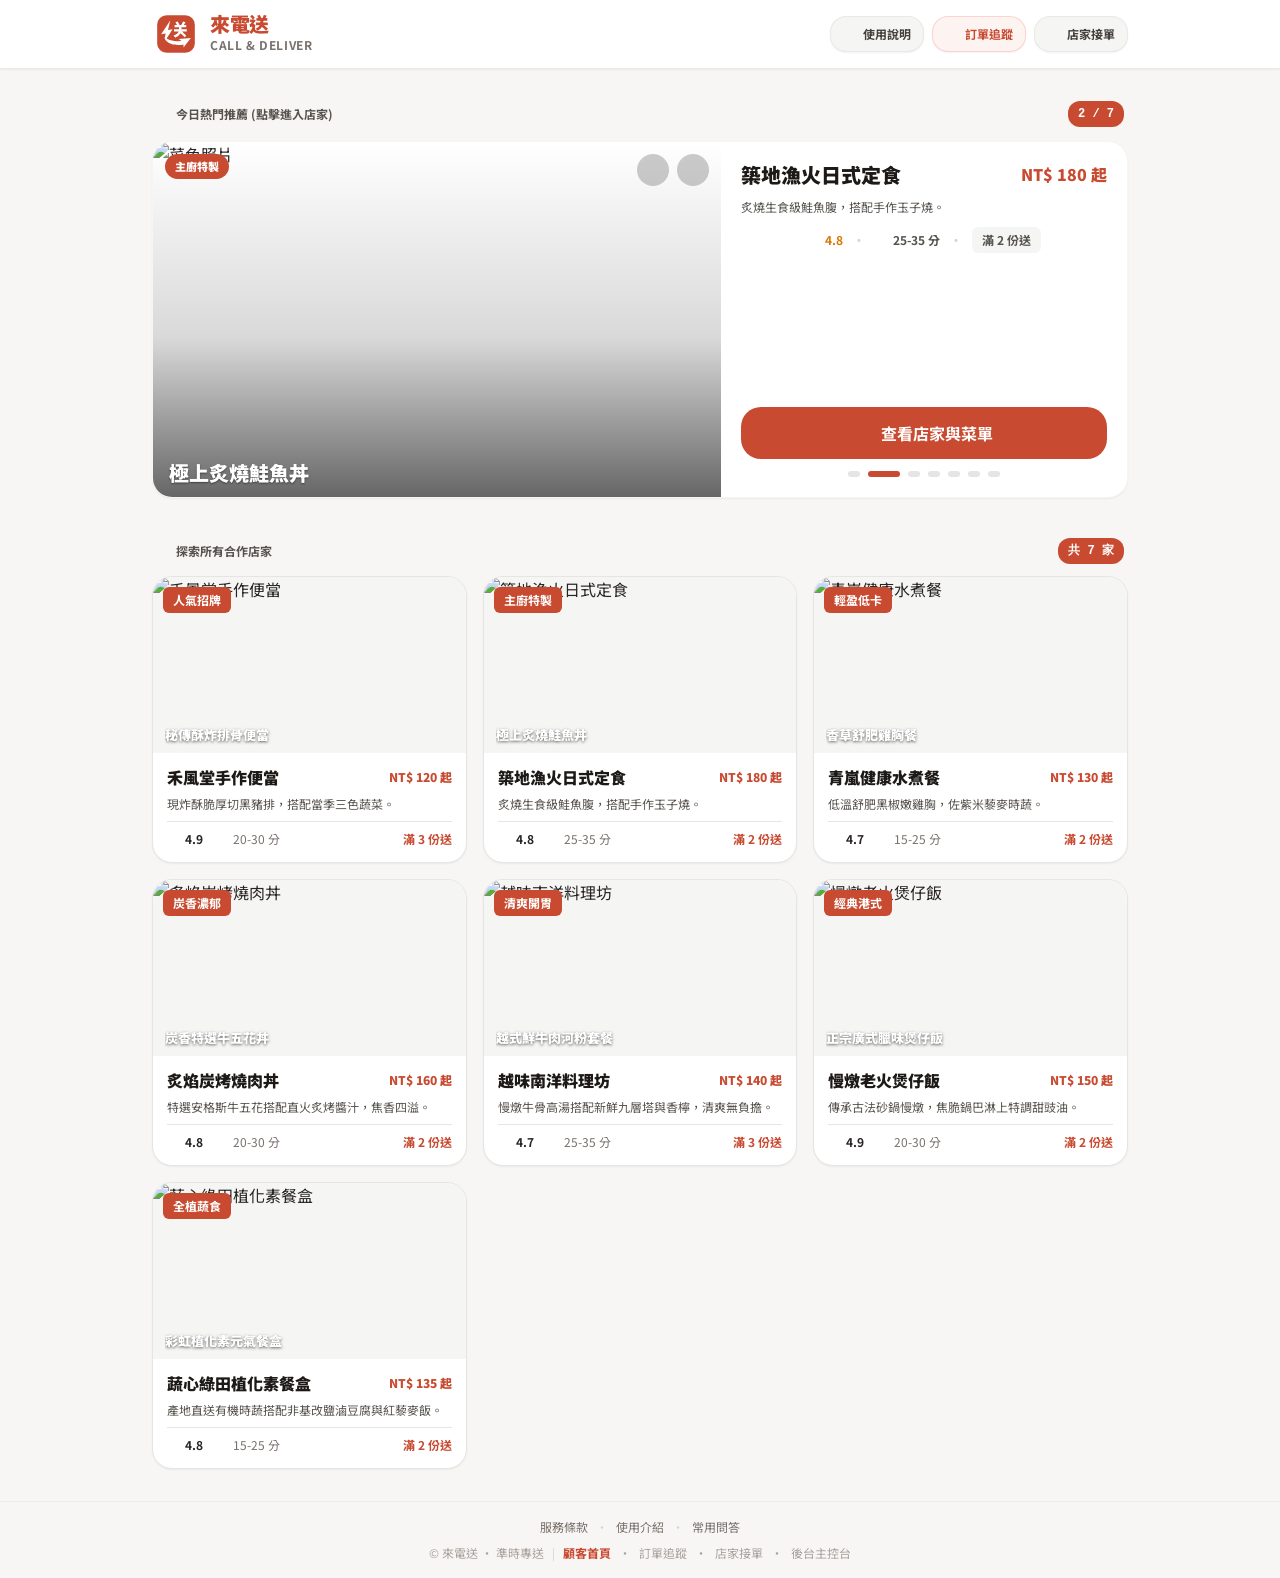
==== commit af55788d: "feat(v2.1.0): 擴增合作店家至7家、優化店家操作與首頁導覽 - 首頁輪播下方新增「探索所有合作店家」卡片網格（7間店家），支援點擊進入菜單 - 擴增店家種子資料至7間（新增炭烤燒肉丼、越味" ====
--- a/index.html
+++ b/index.html
@@ -40,8 +40,12 @@
           </div>
         </div>
 
-        <!-- 角色入口 -->
+        <!-- 角色入口與使用說明 -->
         <nav class="app-header__nav" aria-label="角色切換">
+          <button type="button" id="nav-instructions" data-action="open-cms" data-key="intro" class="app-navlink app-navlink--muted app-navlink--shadow">
+            <i data-lucide="help-circle" class="icon icon--xs icon--brand"></i>
+            <span>使用說明</span>
+          </button>
           <a id="nav-user-track" href="user_order_track.html" class="app-navlink app-navlink--brand app-navlink--shadow">
             <i data-lucide="radar" class="icon icon--xs icon--brand"></i>
             <span>訂單追蹤</span>
@@ -121,13 +125,24 @@
           </div>
         </div>
       </article>
+
+      <!-- 所有店家卡片列表 -->
+      <section class="store-directory">
+        <div class="store-directory__header">
+          <h2 class="section-heading">
+            <i data-lucide="store" class="icon icon--xs icon--brand"></i> 探索所有合作店家
+          </h2>
+          <span id="store-directory-count" class="badge badge--brand badge--mono">共 7 家</span>
+        </div>
+        <div id="store-directory-grid" class="store-directory__grid">
+          <!-- 由 JS 動態渲染所有店家卡片 -->
+        </div>
+      </section>
     </main>
 
     <footer class="app-footer app-footer--bordered">
       <nav class="link-row" aria-label="平台資訊">
         <button type="button" data-action="open-cms" data-key="terms" class="link-inline">服務條款</button>
-        <span class="dot-sep" aria-hidden="true">•</span>
-        <button type="button" data-action="open-cms" data-key="support" class="link-inline">客服說明</button>
         <span class="dot-sep" aria-hidden="true">•</span>
         <button type="button" data-action="open-cms" data-key="intro" class="link-inline">使用介紹</button>
         <span class="dot-sep" aria-hidden="true">•</span>
--- a/css/base.css
+++ b/css/base.css
@@ -1288,20 +1288,26 @@
 }
 
 .order-tab {
-  padding: var(--space-1) var(--space-2-5);
-  border-radius: var(--radius-lg);
-  border: 0;
-  font-size: var(--text-xs);
-  font-weight: var(--weight-bold);
+  display: inline-flex;
+  align-items: center;
+  justify-content: center;
+  min-height: 2.5rem; /* 40px 標準觸控高度 */
+  padding: var(--space-2) var(--space-3-5);
+  border-radius: var(--radius-xl);
+  border: 1px solid transparent;
+  font-size: var(--text-sm);
+  font-weight: var(--weight-black);
+  letter-spacing: var(--tracking-wide);
   background-color: var(--color-stone-100);
-  color: var(--color-stone-600);
+  color: var(--color-stone-700);
   cursor: pointer;
   transition: background-color var(--duration-fast), transform var(--duration-fast),
-              color var(--duration-fast);
+              color var(--duration-fast), box-shadow var(--duration-fast);
 }
 
 .order-tab:hover {
   background-color: var(--color-stone-200);
+  color: var(--color-stone-900);
 }
 
 .order-tab:active {
@@ -1311,12 +1317,14 @@
 .order-tab.is-active {
   background-color: var(--color-brick);
   color: var(--color-text-invert);
-  box-shadow: var(--shadow-xs);
+  box-shadow: var(--shadow-sm);
 }
 
 @media (min-width: 768px) {
   .order-tab {
-    padding: var(--space-1-5) var(--space-3-5);
+    min-height: 2.75rem; /* 44px */
+    padding: var(--space-2) var(--space-4-5);
+    font-size: var(--text-base);
   }
 }
 
--- a/css/pages/index.css
+++ b/css/pages/index.css
@@ -211,6 +211,182 @@
 .indicator-bar.is-active {
   width: 2rem;        /* 原 w-8 */
   background-color: var(--color-brick);
+}
+
+/* ==========================================================================
+   2.2 所有店家卡片列表 (Store Directory)
+   ========================================================================== */
+
+.store-directory {
+  margin-top: var(--space-8);
+}
+
+@media (min-width: 768px) {
+  .store-directory {
+    margin-top: var(--space-10);
+  }
+}
+
+.store-directory__header {
+  display: flex;
+  align-items: center;
+  justify-content: space-between;
+  padding-inline: var(--space-1);
+  margin-bottom: var(--space-3);
+}
+
+.store-directory__grid {
+  display: grid;
+  grid-template-columns: 1fr;
+  gap: var(--space-4);
+}
+
+@media (min-width: 640px) {
+  .store-directory__grid {
+    grid-template-columns: repeat(2, 1fr);
+  }
+}
+
+@media (min-width: 1024px) {
+  .store-directory__grid {
+    grid-template-columns: repeat(3, 1fr);
+  }
+}
+
+.store-dir-card {
+  display: flex;
+  flex-direction: column;
+  background-color: var(--color-surface);
+  border: 1px solid var(--color-border);
+  border-radius: var(--radius-2xl);
+  box-shadow: var(--shadow-xs);
+  overflow: hidden;
+  cursor: pointer;
+  transition: transform var(--duration-fast), box-shadow var(--duration-fast), border-color var(--duration-fast);
+}
+
+.store-dir-card:hover {
+  transform: translateY(-2px);
+  box-shadow: var(--shadow-md);
+  border-color: var(--color-brick-light);
+}
+
+.store-dir-card:active {
+  transform: scale(0.99);
+}
+
+.store-dir-card--inactive {
+  opacity: 0.75;
+}
+
+.store-dir-card__media {
+  position: relative;
+  aspect-ratio: 16 / 9;
+  overflow: hidden;
+  background-color: var(--color-stone-100);
+}
+
+.store-dir-card__img {
+  width: 100%;
+  height: 100%;
+  object-fit: cover;
+  transition: transform var(--duration-slow);
+}
+
+.store-dir-card:hover .store-dir-card__img {
+  transform: scale(1.05);
+}
+
+.store-dir-card__tags {
+  position: absolute;
+  top: var(--space-2-5);
+  left: var(--space-2-5);
+  display: flex;
+  gap: var(--space-1);
+}
+
+.store-dir-card__dish {
+  position: absolute;
+  left: var(--space-3);
+  right: var(--space-3);
+  bottom: var(--space-2);
+  color: var(--color-text-invert);
+  font-size: var(--text-sm);
+  font-weight: var(--weight-black);
+  text-shadow: 0 1px 3px rgba(0, 0, 0, 0.6);
+  white-space: nowrap;
+  overflow: hidden;
+  text-overflow: ellipsis;
+}
+
+.store-dir-card__body {
+  display: flex;
+  flex-direction: column;
+  flex: 1;
+  padding: var(--space-3-5);
+  gap: var(--space-2);
+}
+
+.store-dir-card__title-row {
+  display: flex;
+  align-items: center;
+  justify-content: space-between;
+  gap: var(--space-2);
+}
+
+.store-dir-card__title {
+  font-size: var(--text-base);
+  font-weight: var(--weight-black);
+  color: var(--color-stone-900);
+  line-height: var(--leading-tight);
+}
+
+.store-dir-card__price {
+  font-size: var(--text-xs);
+  font-weight: var(--weight-black);
+  color: var(--color-brick);
+  white-space: nowrap;
+}
+
+.store-dir-card__desc {
+  font-size: var(--text-xs);
+  color: var(--color-text-muted);
+  line-height: var(--leading-normal);
+  display: -webkit-box;
+  -webkit-line-clamp: 2;
+  -webkit-box-orient: vertical;
+  overflow: hidden;
+}
+
+.store-dir-card__meta {
+  display: flex;
+  align-items: center;
+  gap: var(--space-3);
+  margin-top: auto;
+  padding-top: var(--space-2);
+  border-top: 1px solid var(--color-border);
+  font-size: var(--text-xs);
+  color: var(--color-text-subtle);
+}
+
+.store-dir-card__rating {
+  display: inline-flex;
+  align-items: center;
+  gap: var(--space-1);
+  font-weight: var(--weight-bold);
+  color: var(--color-stone-800);
+}
+
+.store-dir-card__time {
+  display: inline-flex;
+  align-items: center;
+  gap: var(--space-1);
+}
+
+.store-dir-card__min {
+  margin-left: auto;
+  font-weight: var(--weight-bold);
+  color: var(--color-brick);
 }
 
 /* ==========================================================================
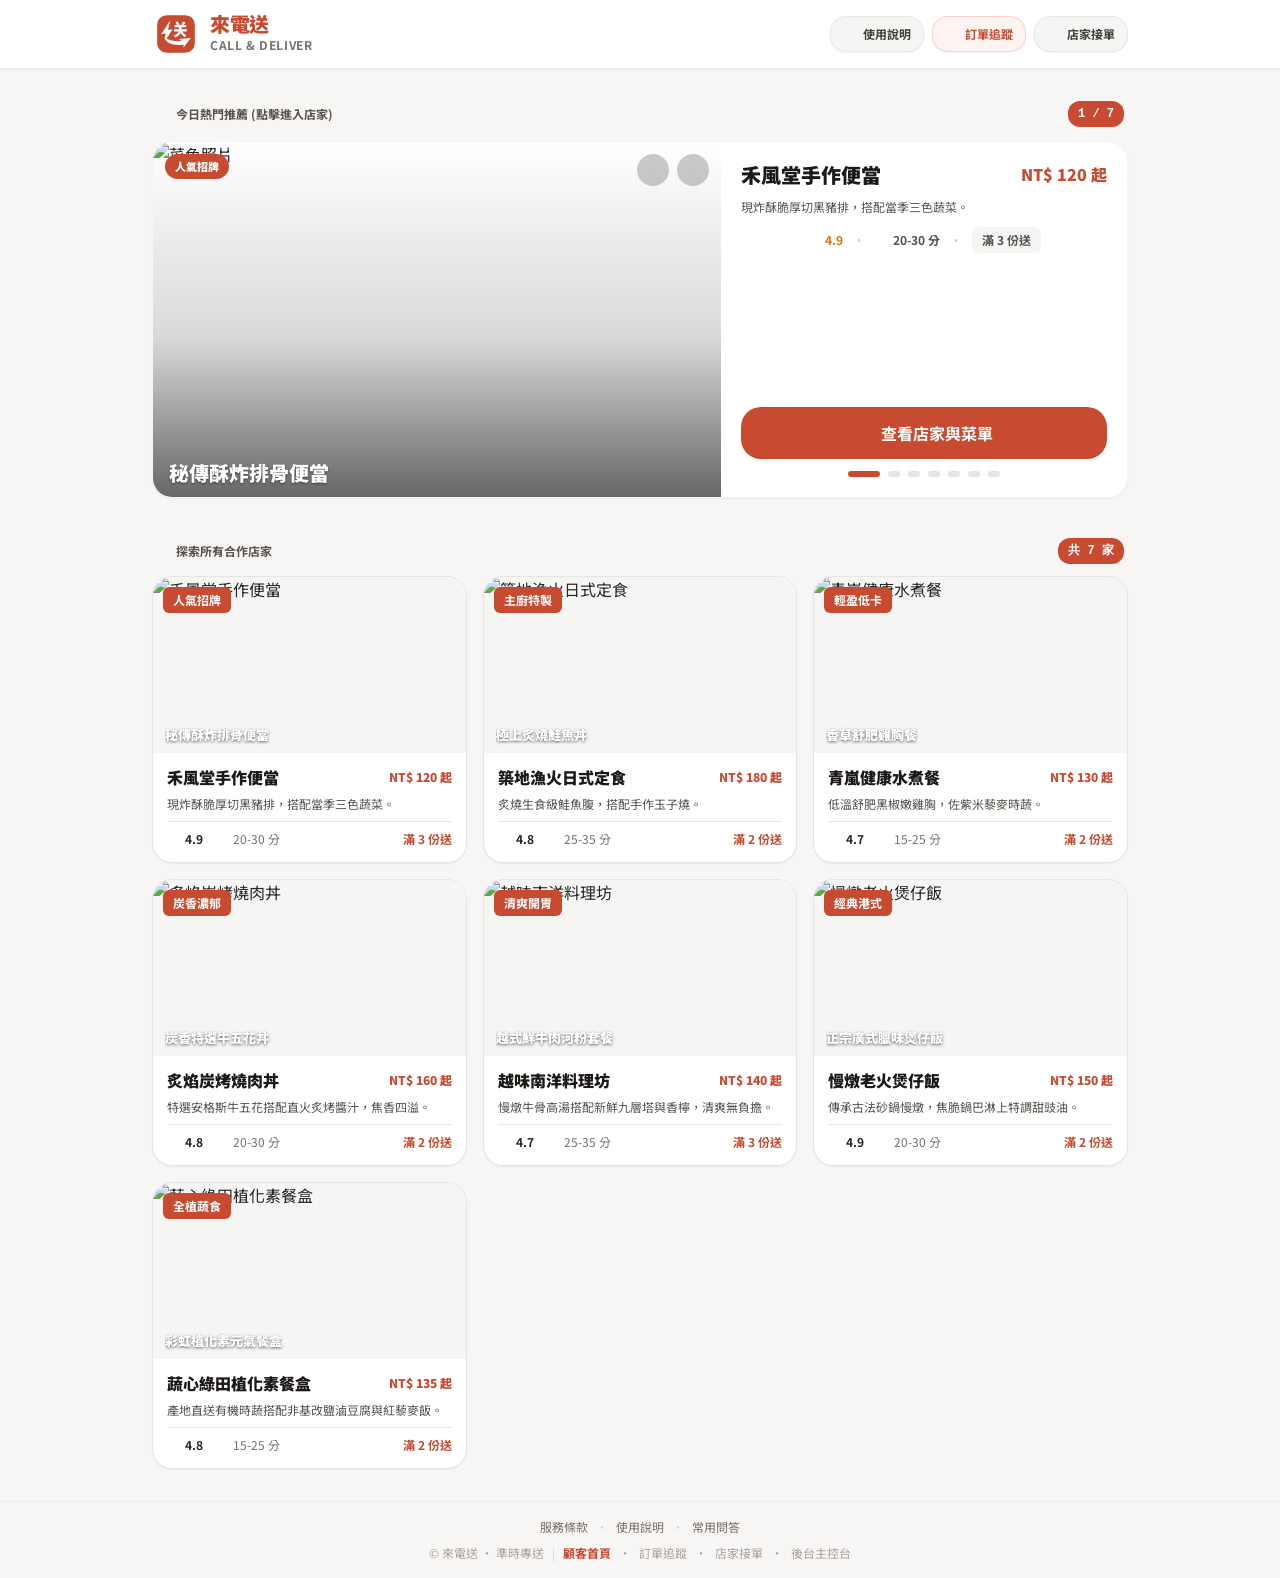
==== commit 353f818a: "Updated 使用介紹文字" ====
--- a/index.html
+++ b/index.html
@@ -144,7 +144,7 @@
       <nav class="link-row" aria-label="平台資訊">
         <button type="button" data-action="open-cms" data-key="terms" class="link-inline">服務條款</button>
         <span class="dot-sep" aria-hidden="true">•</span>
-        <button type="button" data-action="open-cms" data-key="intro" class="link-inline">使用介紹</button>
+        <button type="button" data-action="open-cms" data-key="intro" class="link-inline">使用說明</button>
         <span class="dot-sep" aria-hidden="true">•</span>
         <button type="button" data-action="open-cms" data-key="faq" class="link-inline">常用問答</button>
       </nav>
--- a/css/base.css
+++ b/css/base.css
@@ -1320,14 +1320,6 @@
   box-shadow: var(--shadow-sm);
 }
 
-@media (min-width: 768px) {
-  .order-tab {
-    min-height: 2.75rem; /* 44px */
-    padding: var(--space-2) var(--space-4-5);
-    font-size: var(--text-base);
-  }
-}
-
 /* --- 7.10 區塊副標列（標題 + 右側狀態標籤） --- */
 
 .subhead {
